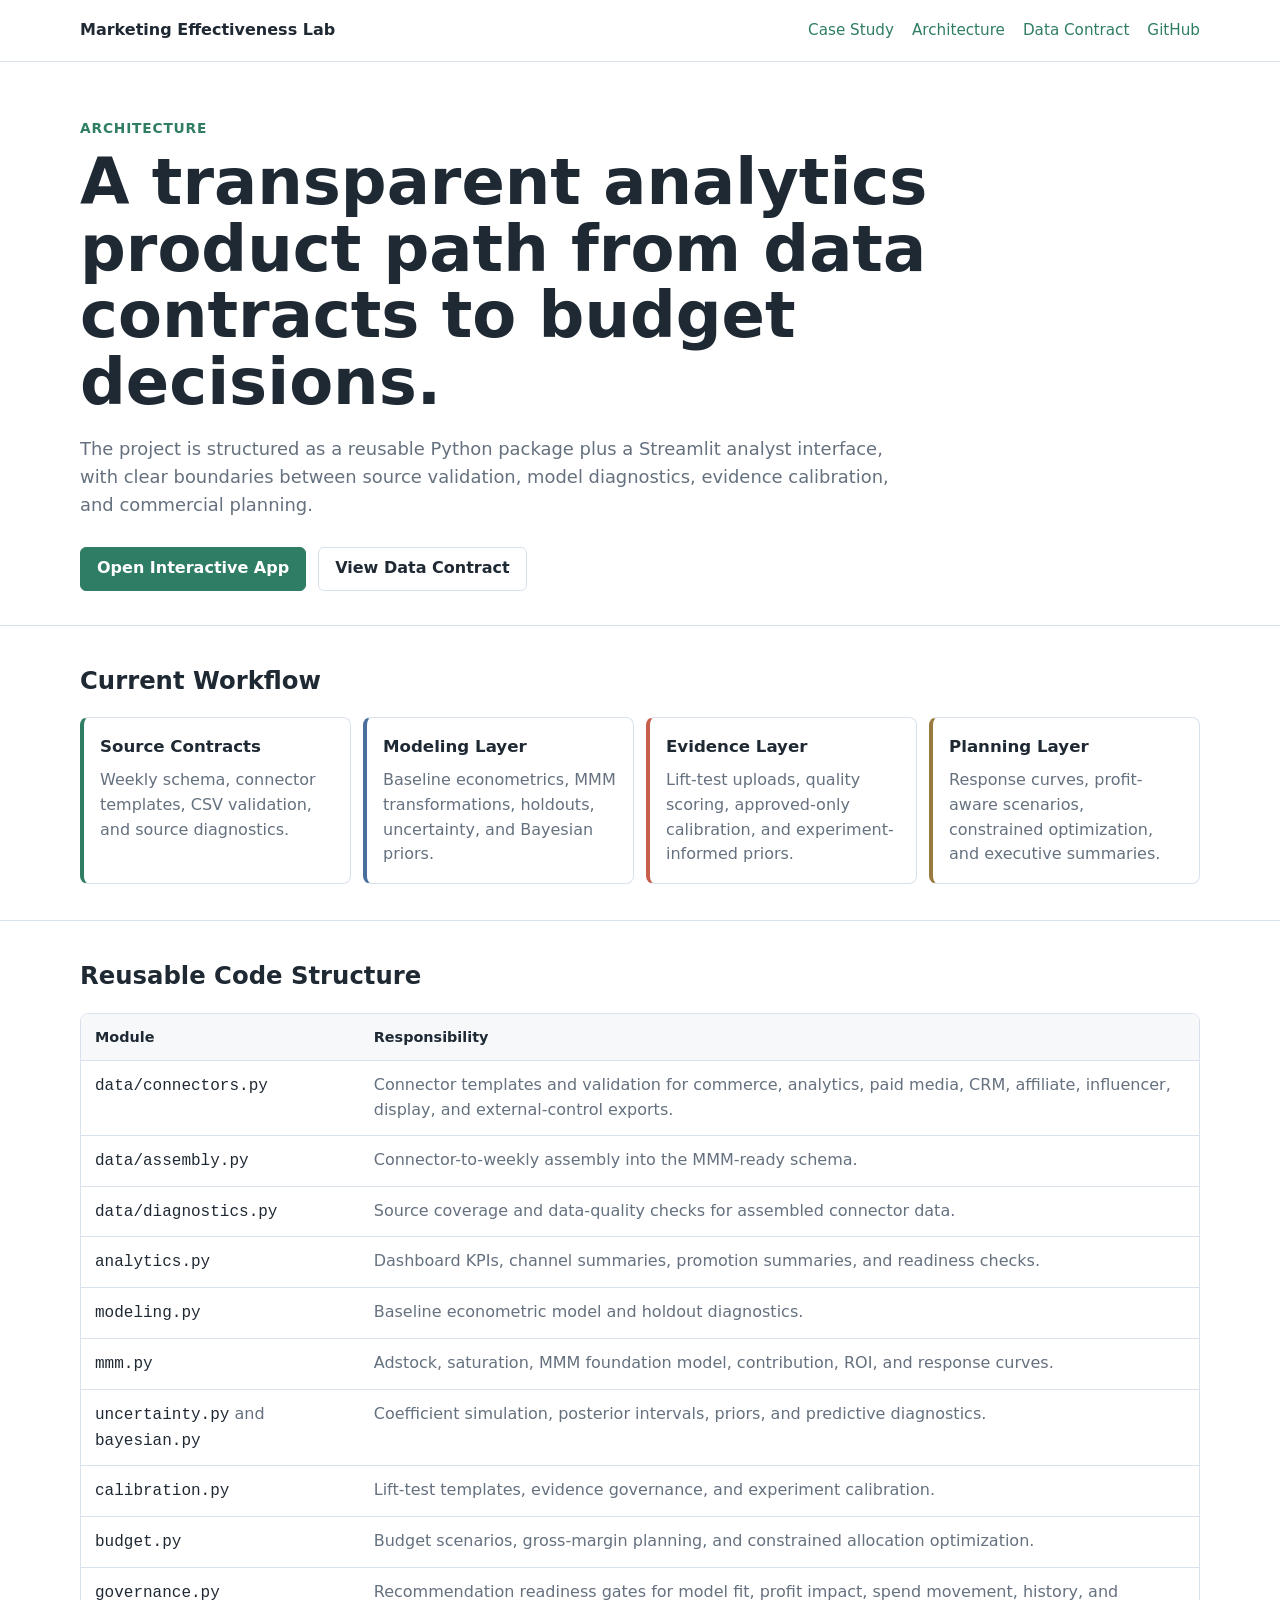
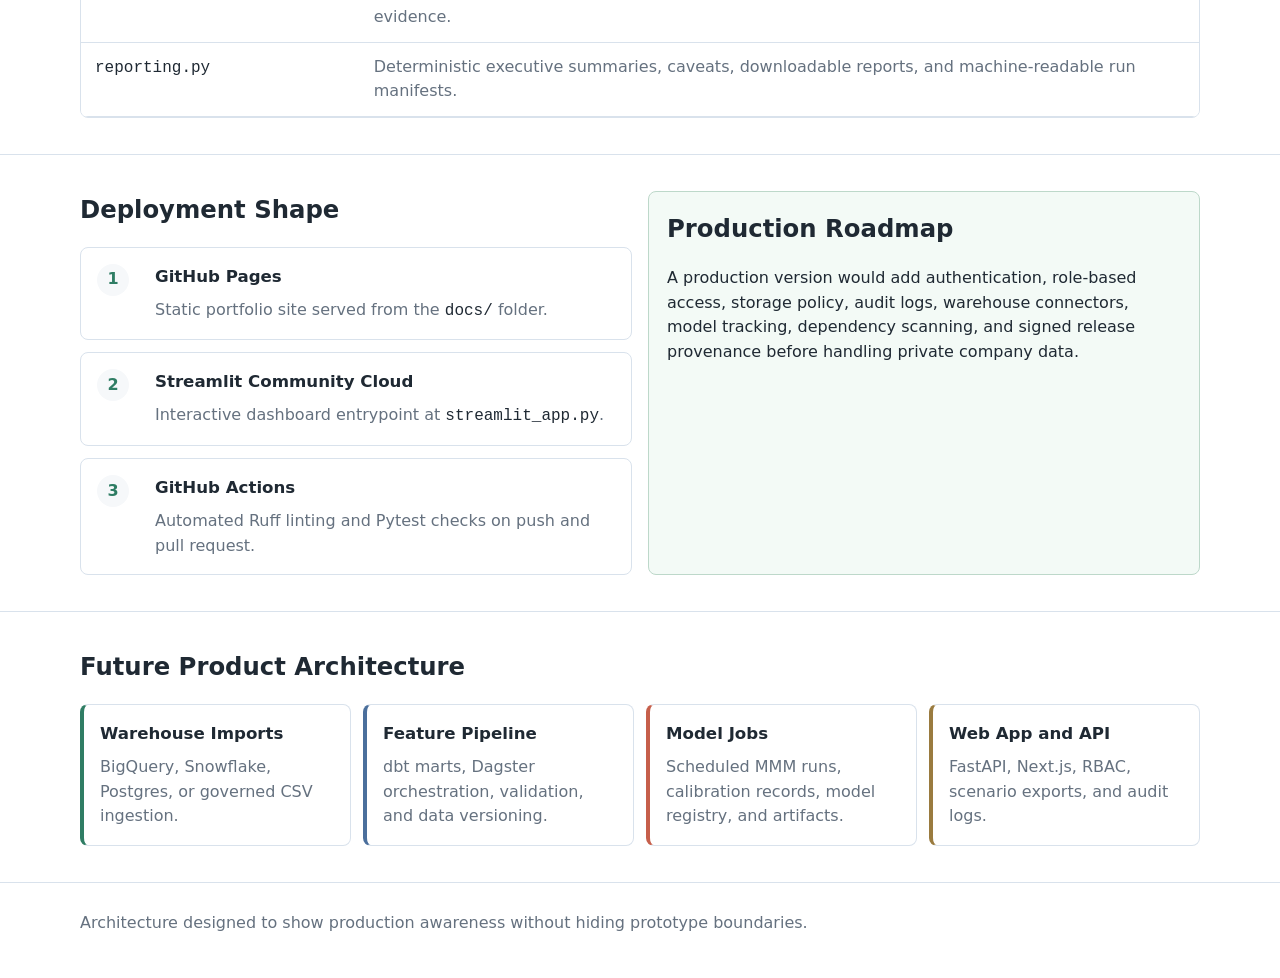
==== docs/architecture.html @ 62ced6fc "Add model run manifest export" ====
<!doctype html>
<html lang="en">
  <head>
    <meta charset="utf-8" />
    <meta name="viewport" content="width=device-width, initial-scale=1" />
    <title>Architecture | Marketing Effectiveness Lab</title>
    <meta
      name="description"
      content="Architecture overview for the Marketing Effectiveness Lab portfolio project."
    />
    <link rel="stylesheet" href="assets/site-pages.css" />
  </head>
  <body>
    <header>
      <nav class="shell" aria-label="Main navigation">
        <a class="brand" href="index.html">Marketing Effectiveness Lab</a>
        <div class="nav-links">
          <a href="case-study.html">Case Study</a>
          <a href="architecture.html">Architecture</a>
          <a href="data-contract.html">Data Contract</a>
          <a href="https://github.com/rosscyking1115/marketing-effectiveness-lab">GitHub</a>
        </div>
      </nav>
    </header>

    <main>
      <div class="shell page-hero">
        <div class="eyebrow">Architecture</div>
        <h1>A transparent analytics product path from data contracts to budget decisions.</h1>
        <p class="lead">
          The project is structured as a reusable Python package plus a Streamlit analyst interface,
          with clear boundaries between source validation, model diagnostics, evidence calibration,
          and commercial planning.
        </p>
        <div class="actions">
          <a class="button primary" href="https://marketing-effectiveness-lab.streamlit.app/">
            Open Interactive App
          </a>
          <a class="button" href="data-contract.html">View Data Contract</a>
        </div>
      </div>

      <section>
        <div class="shell">
          <h2>Current Workflow</h2>
          <div class="flow">
            <div class="flow-card">
              <h3>Source Contracts</h3>
              <p class="muted">Weekly schema, connector templates, CSV validation, and source diagnostics.</p>
            </div>
            <div class="flow-card blue">
              <h3>Modeling Layer</h3>
              <p class="muted">Baseline econometrics, MMM transformations, holdouts, uncertainty, and Bayesian priors.</p>
            </div>
            <div class="flow-card coral">
              <h3>Evidence Layer</h3>
              <p class="muted">Lift-test uploads, quality scoring, approved-only calibration, and experiment-informed priors.</p>
            </div>
            <div class="flow-card gold">
              <h3>Planning Layer</h3>
              <p class="muted">Response curves, profit-aware scenarios, constrained optimization, and executive summaries.</p>
            </div>
          </div>
        </div>
      </section>

      <section>
        <div class="shell">
          <h2>Reusable Code Structure</h2>
          <div class="table-wrap">
            <table>
              <thead>
                <tr>
                  <th>Module</th>
                  <th>Responsibility</th>
                </tr>
              </thead>
              <tbody>
                <tr>
                  <td><code>data/connectors.py</code></td>
                  <td>Connector templates and validation for commerce, analytics, paid media, CRM, affiliate, influencer, display, and external-control exports.</td>
                </tr>
                <tr>
                  <td><code>data/assembly.py</code></td>
                  <td>Connector-to-weekly assembly into the MMM-ready schema.</td>
                </tr>
                <tr>
                  <td><code>data/diagnostics.py</code></td>
                  <td>Source coverage and data-quality checks for assembled connector data.</td>
                </tr>
                <tr>
                  <td><code>analytics.py</code></td>
                  <td>Dashboard KPIs, channel summaries, promotion summaries, and readiness checks.</td>
                </tr>
                <tr>
                  <td><code>modeling.py</code></td>
                  <td>Baseline econometric model and holdout diagnostics.</td>
                </tr>
                <tr>
                  <td><code>mmm.py</code></td>
                  <td>Adstock, saturation, MMM foundation model, contribution, ROI, and response curves.</td>
                </tr>
                <tr>
                  <td><code>uncertainty.py</code> and <code>bayesian.py</code></td>
                  <td>Coefficient simulation, posterior intervals, priors, and predictive diagnostics.</td>
                </tr>
                <tr>
                  <td><code>calibration.py</code></td>
                  <td>Lift-test templates, evidence governance, and experiment calibration.</td>
                </tr>
                <tr>
                  <td><code>budget.py</code></td>
                  <td>Budget scenarios, gross-margin planning, and constrained allocation optimization.</td>
                </tr>
                <tr>
                  <td><code>governance.py</code></td>
                  <td>Recommendation readiness gates for model fit, profit impact, spend movement, history, and evidence.</td>
                </tr>
                <tr>
                  <td><code>reporting.py</code></td>
                  <td>Deterministic executive summaries, caveats, downloadable reports, and machine-readable run manifests.</td>
                </tr>
              </tbody>
            </table>
          </div>
        </div>
      </section>

      <section>
        <div class="shell grid two">
          <div>
            <h2>Deployment Shape</h2>
            <div class="timeline">
              <div class="step">
                <div>
                  <h3>GitHub Pages</h3>
                  <p class="muted">Static portfolio site served from the <code>docs/</code> folder.</p>
                </div>
              </div>
              <div class="step">
                <div>
                  <h3>Streamlit Community Cloud</h3>
                  <p class="muted">Interactive dashboard entrypoint at <code>streamlit_app.py</code>.</p>
                </div>
              </div>
              <div class="step">
                <div>
                  <h3>GitHub Actions</h3>
                  <p class="muted">Automated Ruff linting and Pytest checks on push and pull request.</p>
                </div>
              </div>
            </div>
          </div>
          <div class="callout">
            <h2>Production Roadmap</h2>
            <p>
              A production version would add authentication, role-based access, storage policy,
              audit logs, warehouse connectors, model tracking, dependency scanning, and signed
              release provenance before handling private company data.
            </p>
          </div>
        </div>
      </section>

      <section>
        <div class="shell">
          <h2>Future Product Architecture</h2>
          <div class="flow">
            <div class="flow-card">
              <h3>Warehouse Imports</h3>
              <p class="muted">BigQuery, Snowflake, Postgres, or governed CSV ingestion.</p>
            </div>
            <div class="flow-card blue">
              <h3>Feature Pipeline</h3>
              <p class="muted">dbt marts, Dagster orchestration, validation, and data versioning.</p>
            </div>
            <div class="flow-card coral">
              <h3>Model Jobs</h3>
              <p class="muted">Scheduled MMM runs, calibration records, model registry, and artifacts.</p>
            </div>
            <div class="flow-card gold">
              <h3>Web App and API</h3>
              <p class="muted">FastAPI, Next.js, RBAC, scenario exports, and audit logs.</p>
            </div>
          </div>
        </div>
      </section>
    </main>

    <footer>
      <div class="shell">Architecture designed to show production awareness without hiding prototype boundaries.</div>
    </footer>
  </body>
</html>
---- docs/assets/site-pages.css ----
:root {
  --ink: #1f2933;
  --muted: #65717f;
  --line: #d9e2ec;
  --bg: #f6f8fa;
  --green: #2f7d64;
  --blue: #4b6f9c;
  --coral: #c65f4b;
  --gold: #9a7b3f;
  --white: #ffffff;
}

* {
  box-sizing: border-box;
}

body {
  margin: 0;
  background: var(--white);
  color: var(--ink);
  font-family:
    Inter, ui-sans-serif, system-ui, -apple-system, BlinkMacSystemFont, "Segoe UI", sans-serif;
  line-height: 1.55;
}

a {
  color: var(--green);
  text-decoration: none;
}

a:hover {
  text-decoration: underline;
}

.shell {
  width: min(1120px, calc(100% - 40px));
  margin: 0 auto;
}

header {
  border-bottom: 1px solid var(--line);
}

nav {
  display: flex;
  align-items: center;
  justify-content: space-between;
  gap: 16px;
  padding: 18px 0;
}

.brand {
  color: var(--ink);
  font-weight: 760;
}

.nav-links {
  display: flex;
  gap: 18px;
  flex-wrap: wrap;
  font-size: 0.95rem;
}

.page-hero {
  padding: 56px 0 34px;
}

.eyebrow {
  color: var(--green);
  font-size: 0.86rem;
  font-weight: 760;
  letter-spacing: 0.06em;
  text-transform: uppercase;
}

h1 {
  max-width: 900px;
  margin: 10px 0 0;
  font-size: clamp(2.2rem, 5vw, 4.2rem);
  line-height: 1.04;
  letter-spacing: 0;
}

.lead {
  max-width: 820px;
  margin: 20px 0 0;
  color: var(--muted);
  font-size: 1.12rem;
}

.actions {
  display: flex;
  flex-wrap: wrap;
  gap: 12px;
  margin-top: 28px;
}

.button {
  display: inline-flex;
  align-items: center;
  justify-content: center;
  min-height: 44px;
  padding: 0 16px;
  border: 1px solid var(--line);
  border-radius: 6px;
  color: var(--ink);
  font-weight: 700;
}

.button.primary {
  background: var(--green);
  border-color: var(--green);
  color: var(--white);
}

section {
  padding: 36px 0;
  border-top: 1px solid var(--line);
}

h2 {
  margin: 0 0 18px;
  font-size: 1.52rem;
  letter-spacing: 0;
}

h3 {
  margin: 0 0 8px;
  font-size: 1.04rem;
}

p {
  margin: 0;
}

.muted {
  color: var(--muted);
}

.grid {
  display: grid;
  grid-template-columns: repeat(3, 1fr);
  gap: 16px;
}

.grid.two {
  grid-template-columns: repeat(2, 1fr);
}

.card {
  border: 1px solid var(--line);
  border-radius: 8px;
  padding: 18px;
  background: var(--white);
}

.card p {
  color: var(--muted);
}

.metric {
  min-height: 108px;
}

.metric small {
  display: block;
  color: var(--muted);
  font-size: 0.9rem;
}

.metric strong {
  display: block;
  margin-top: 10px;
  font-size: 1.45rem;
}

.timeline {
  display: grid;
  gap: 12px;
  counter-reset: step;
}

.step {
  display: grid;
  grid-template-columns: 44px minmax(0, 1fr);
  gap: 14px;
  align-items: start;
  border: 1px solid var(--line);
  border-radius: 8px;
  padding: 16px;
}

.step::before {
  counter-increment: step;
  content: counter(step);
  display: grid;
  width: 32px;
  height: 32px;
  place-items: center;
  border-radius: 999px;
  background: var(--bg);
  color: var(--green);
  font-weight: 800;
}

.flow {
  display: grid;
  grid-template-columns: repeat(4, 1fr);
  gap: 12px;
}

.flow-card {
  border: 1px solid var(--line);
  border-left: 4px solid var(--green);
  border-radius: 8px;
  padding: 16px;
  background: var(--white);
}

.flow-card.blue {
  border-left-color: var(--blue);
}

.flow-card.coral {
  border-left-color: var(--coral);
}

.flow-card.gold {
  border-left-color: var(--gold);
}

.table-wrap {
  overflow-x: auto;
  border: 1px solid var(--line);
  border-radius: 8px;
}

table {
  width: 100%;
  min-width: 760px;
  border-collapse: collapse;
  background: var(--white);
}

th,
td {
  padding: 12px 14px;
  border-bottom: 1px solid var(--line);
  text-align: left;
  vertical-align: top;
}

th {
  background: var(--bg);
  color: var(--ink);
  font-size: 0.9rem;
}

td {
  color: var(--muted);
}

code {
  color: var(--ink);
  font-family: ui-monospace, SFMono-Regular, Consolas, "Liberation Mono", monospace;
}

.pill-row {
  display: flex;
  flex-wrap: wrap;
  gap: 8px;
}

.pill {
  border: 1px solid var(--line);
  border-radius: 999px;
  padding: 7px 10px;
  color: var(--muted);
  font-size: 0.92rem;
}

.callout {
  border: 1px solid #bdd8ca;
  border-radius: 8px;
  padding: 18px;
  background: #f3faf6;
}

footer {
  padding: 28px 0 42px;
  border-top: 1px solid var(--line);
  color: var(--muted);
}

@media (max-width: 900px) {
  .grid,
  .grid.two,
  .flow {
    grid-template-columns: 1fr;
  }

  nav {
    align-items: flex-start;
    flex-direction: column;
  }
}
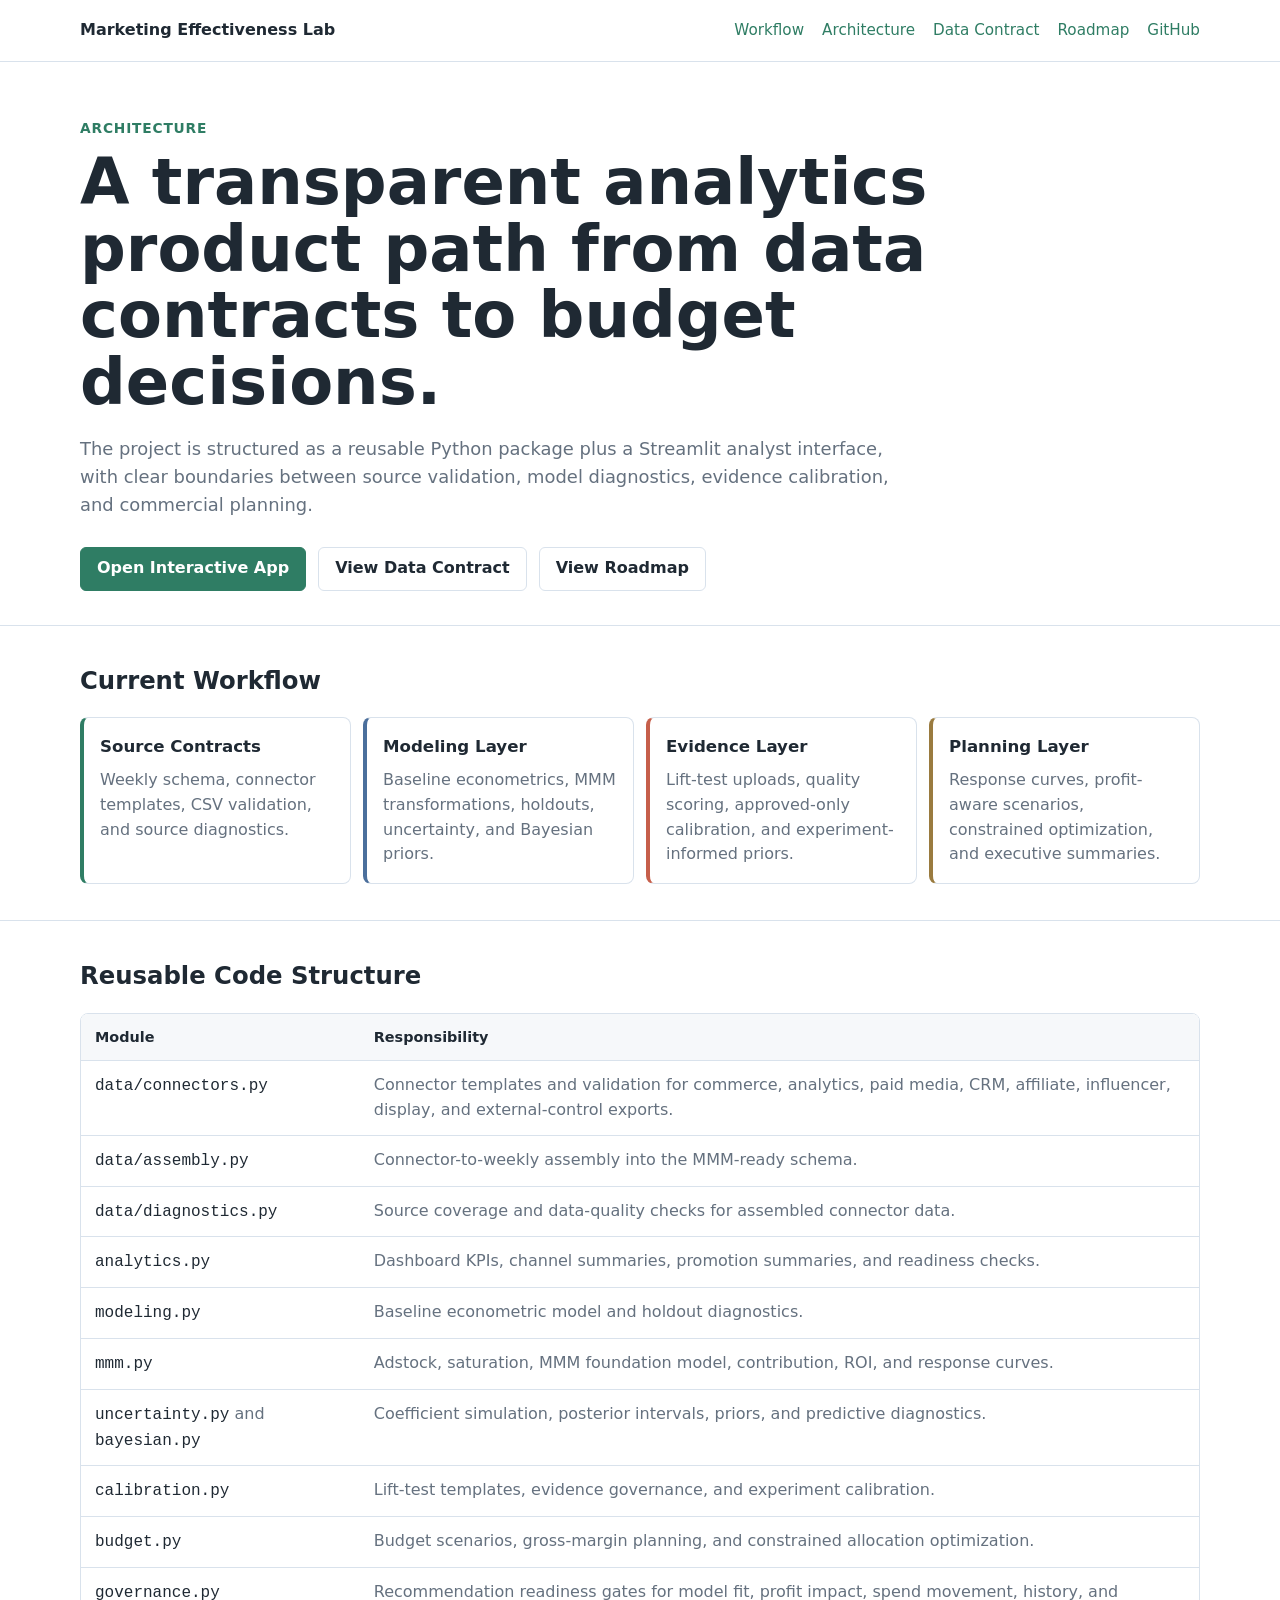
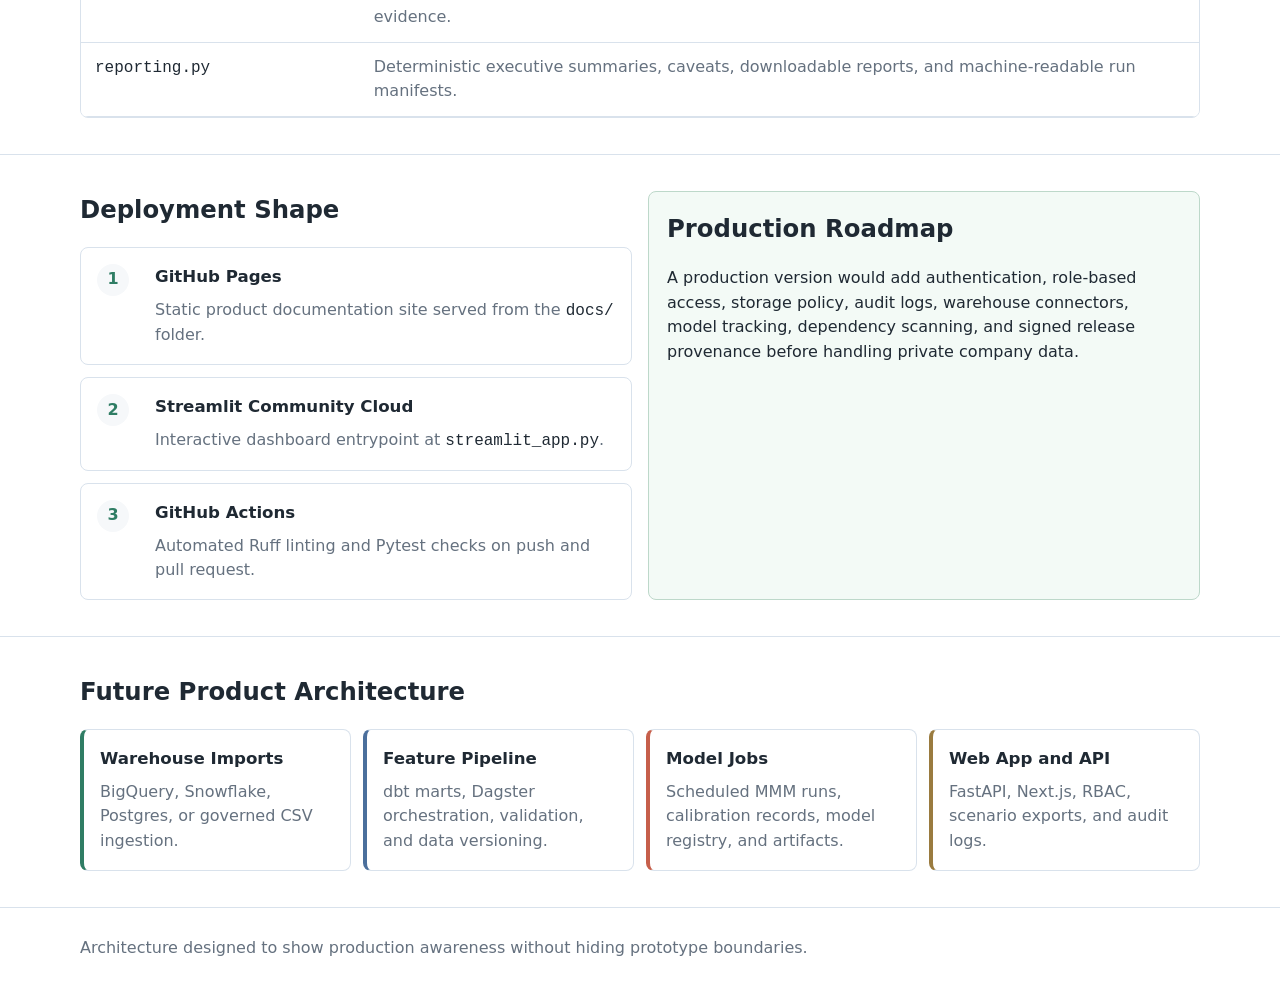
==== commit dfebf252: "Reframe lab as product workbench" ====
--- a/docs/architecture.html
+++ b/docs/architecture.html
@@ -6,7 +6,7 @@
     <title>Architecture | Marketing Effectiveness Lab</title>
     <meta
       name="description"
-      content="Architecture overview for the Marketing Effectiveness Lab portfolio project."
+      content="Architecture overview for the Marketing Effectiveness Lab product prototype."
     />
     <link rel="stylesheet" href="assets/site-pages.css" />
   </head>
@@ -15,9 +15,10 @@
       <nav class="shell" aria-label="Main navigation">
         <a class="brand" href="index.html">Marketing Effectiveness Lab</a>
         <div class="nav-links">
-          <a href="case-study.html">Case Study</a>
+          <a href="case-study.html">Workflow</a>
           <a href="architecture.html">Architecture</a>
           <a href="data-contract.html">Data Contract</a>
+          <a href="product-roadmap.html">Roadmap</a>
           <a href="https://github.com/rosscyking1115/marketing-effectiveness-lab">GitHub</a>
         </div>
       </nav>
@@ -37,6 +38,7 @@
             Open Interactive App
           </a>
           <a class="button" href="data-contract.html">View Data Contract</a>
+          <a class="button" href="product-roadmap.html">View Roadmap</a>
         </div>
       </div>
 
@@ -134,7 +136,7 @@
               <div class="step">
                 <div>
                   <h3>GitHub Pages</h3>
-                  <p class="muted">Static portfolio site served from the <code>docs/</code> folder.</p>
+                  <p class="muted">Static product documentation site served from the <code>docs/</code> folder.</p>
                 </div>
               </div>
               <div class="step">
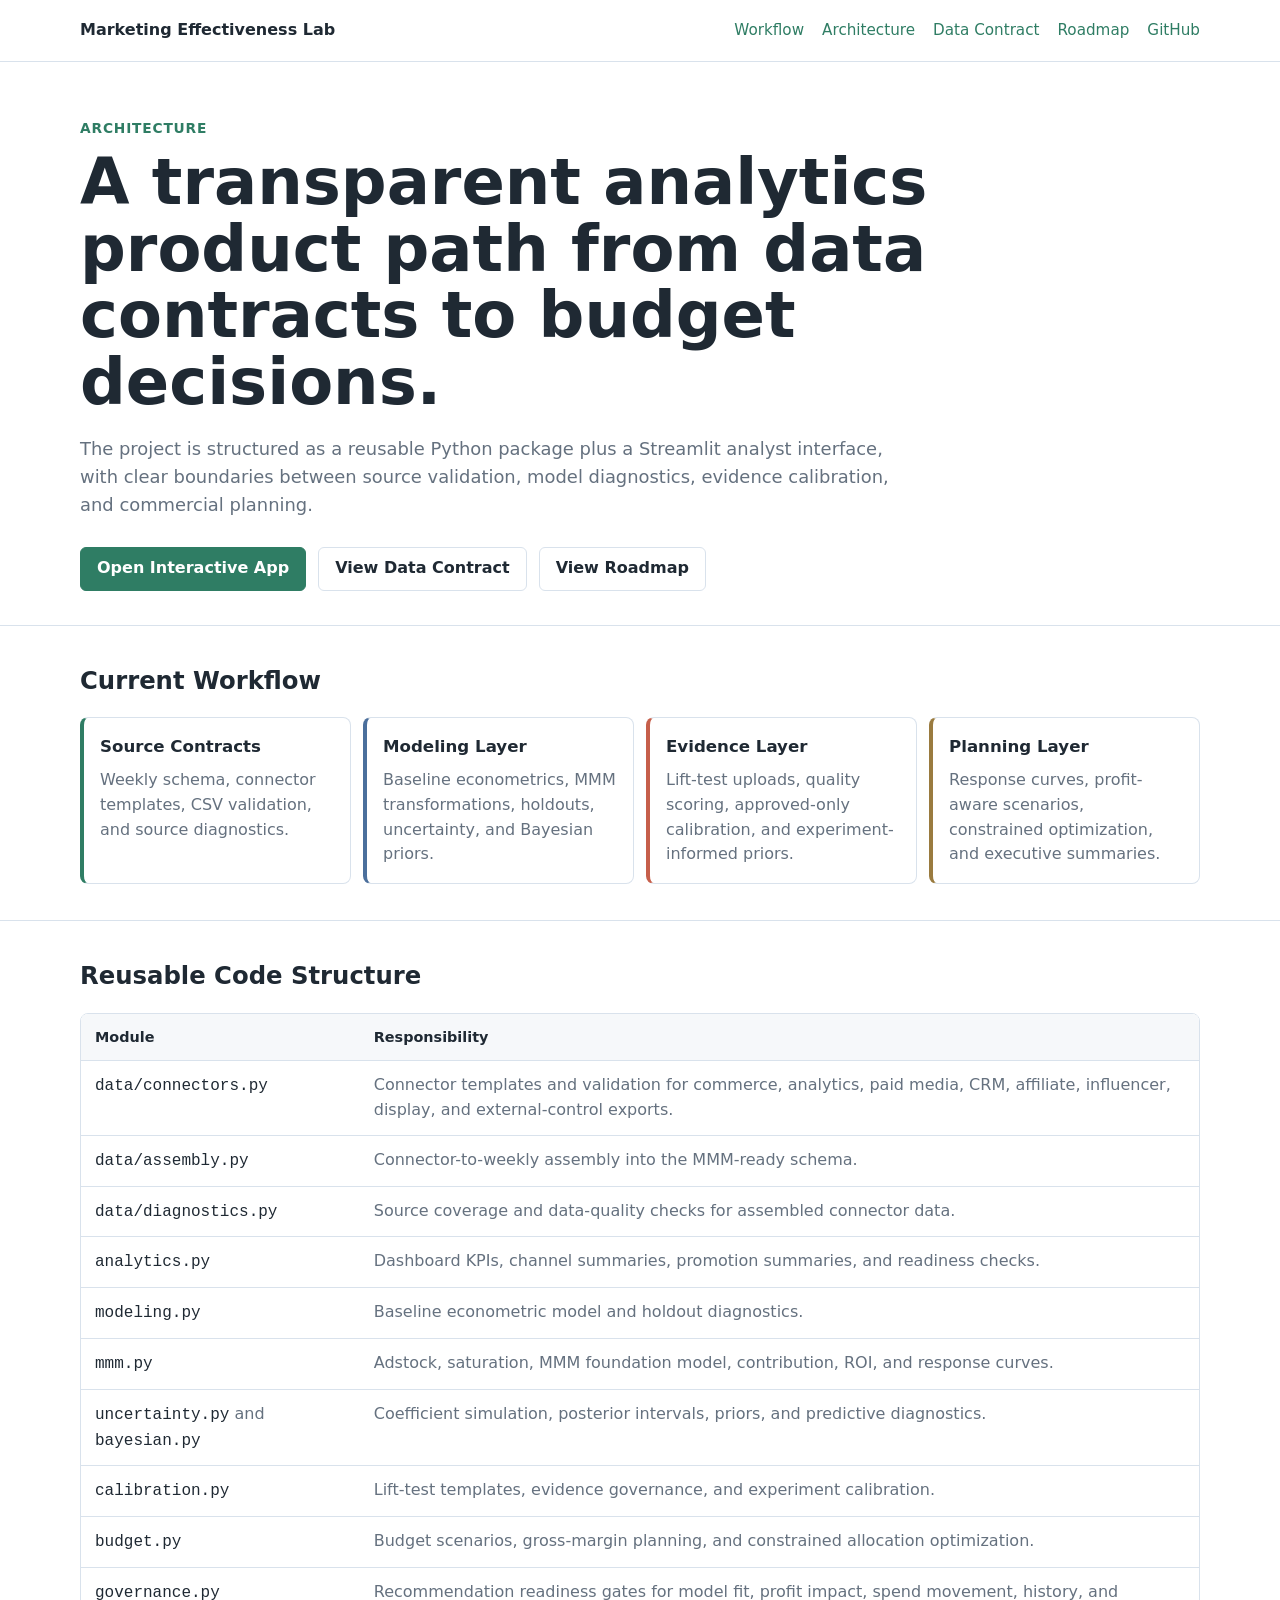
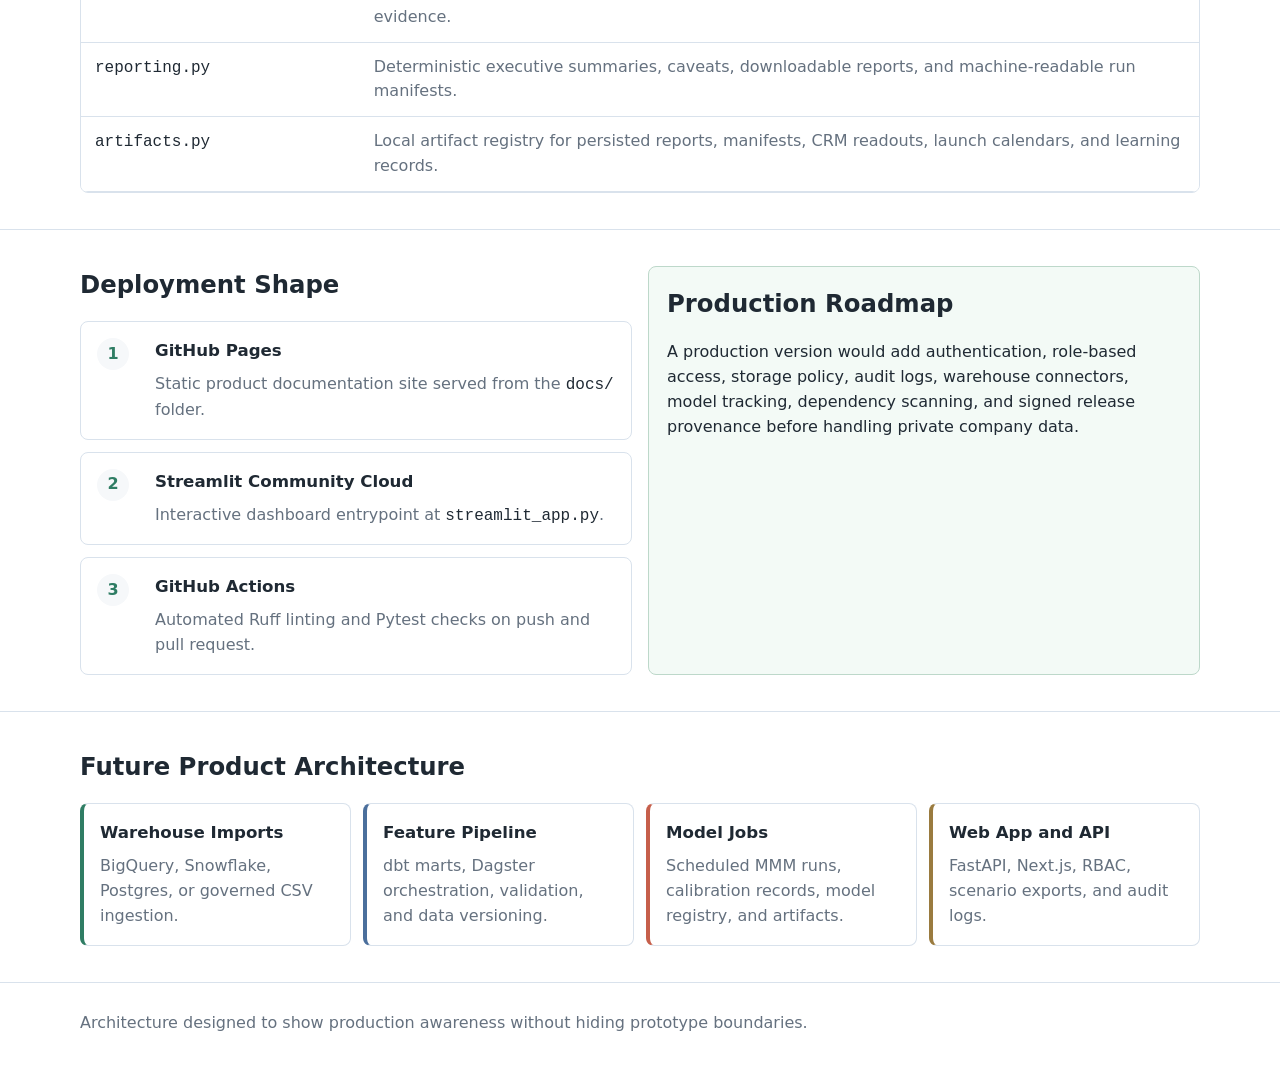
==== commit cfe93b34: "Add local artifact registry" ====
--- a/docs/architecture.html
+++ b/docs/architecture.html
@@ -122,6 +122,10 @@
                   <td><code>reporting.py</code></td>
                   <td>Deterministic executive summaries, caveats, downloadable reports, and machine-readable run manifests.</td>
                 </tr>
+                <tr>
+                  <td><code>artifacts.py</code></td>
+                  <td>Local artifact registry for persisted reports, manifests, CRM readouts, launch calendars, and learning records.</td>
+                </tr>
               </tbody>
             </table>
           </div>
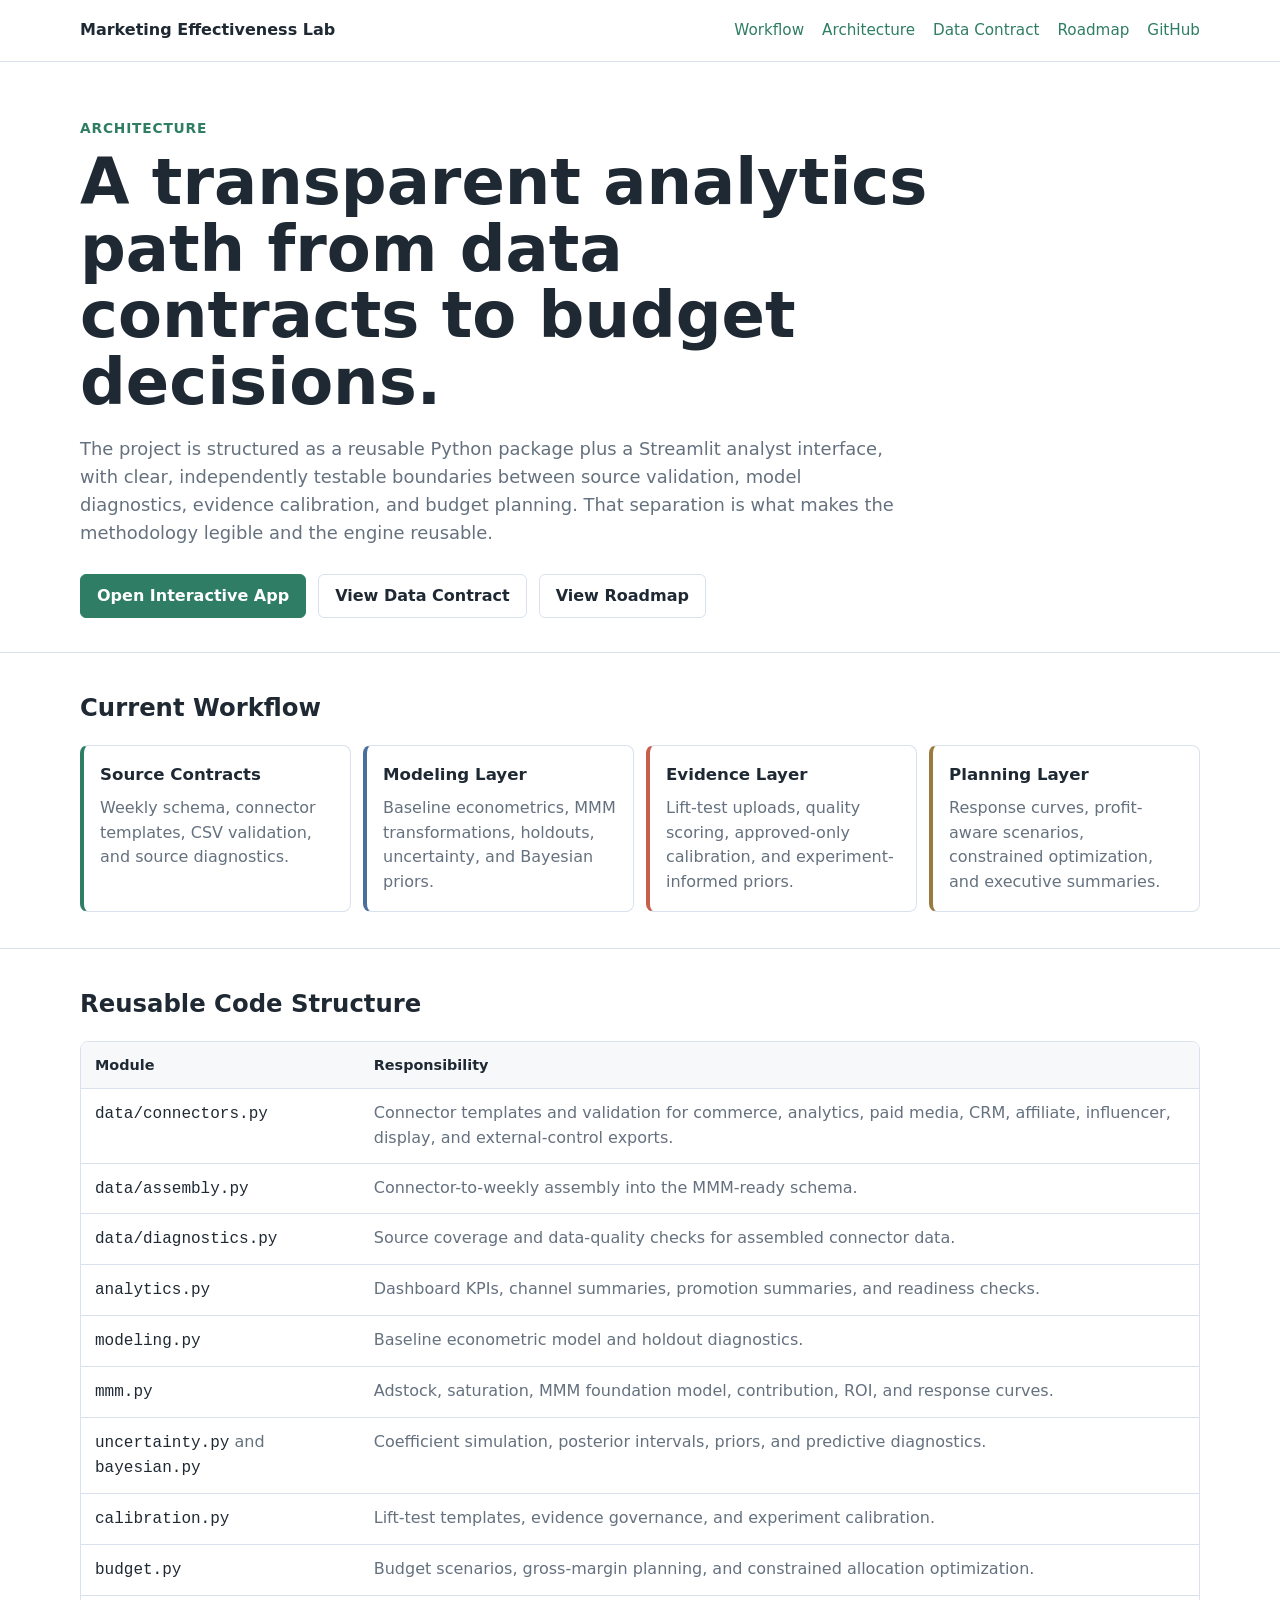
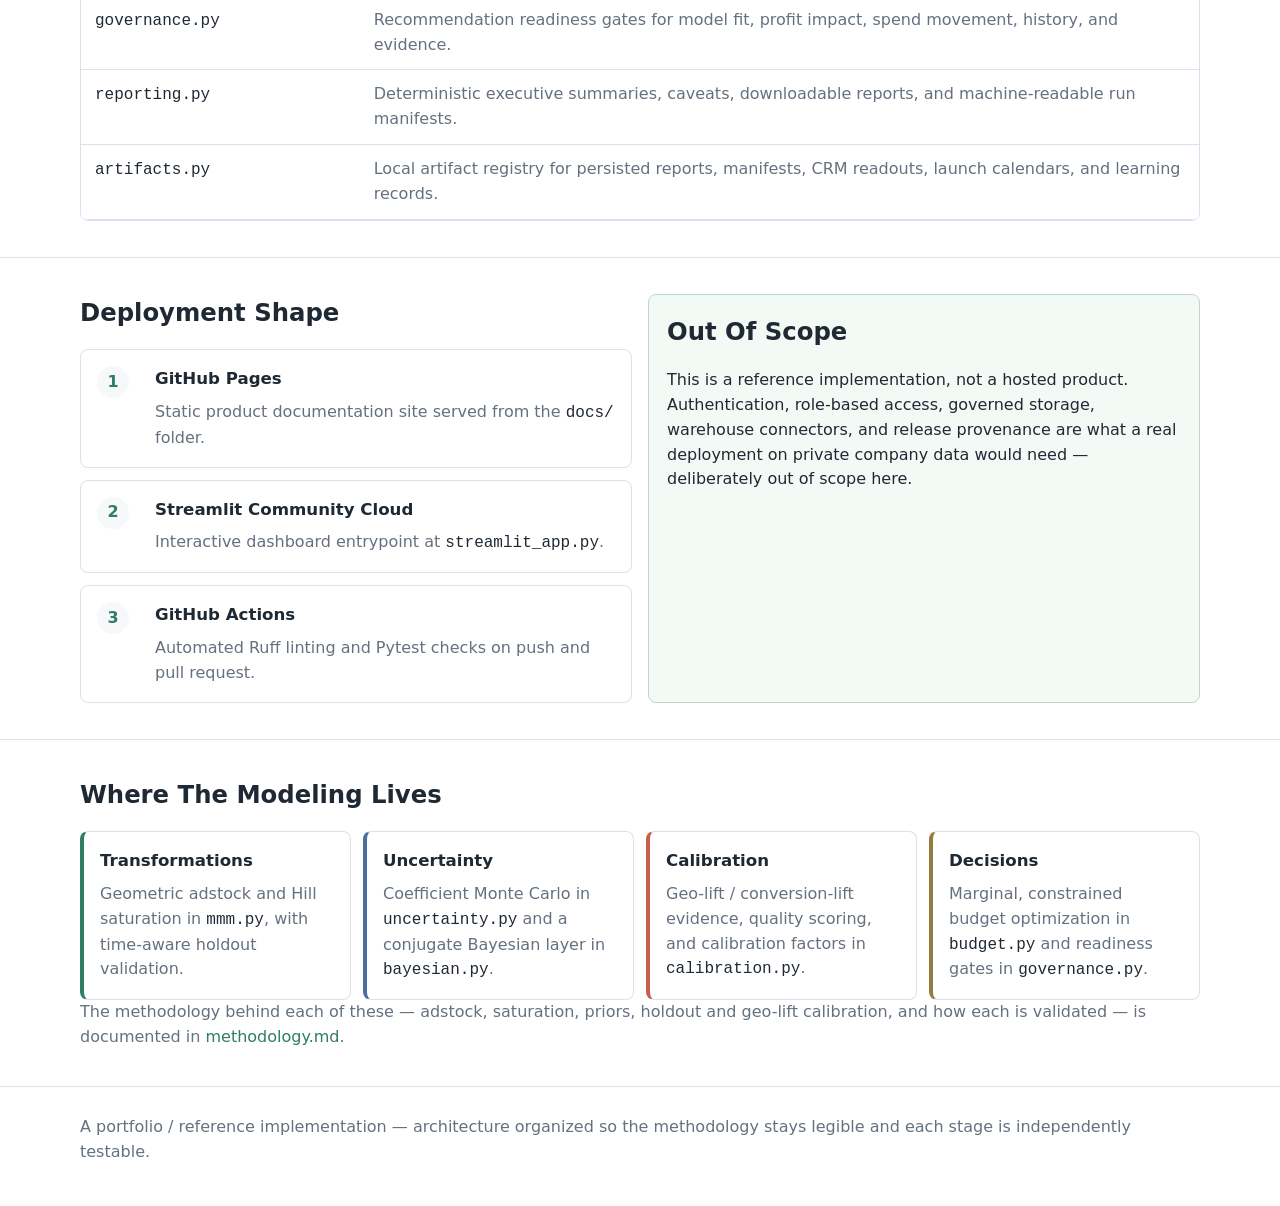
==== commit bd659968: "Reframe as a portfolio reference; drop the proprietary-app plan Kill the planned proprietary/SaaS pr" ====
--- a/docs/architecture.html
+++ b/docs/architecture.html
@@ -6,7 +6,28 @@
     <title>Architecture | Marketing Effectiveness Lab</title>
     <meta
       name="description"
-      content="Architecture overview for the Marketing Effectiveness Lab product prototype."
+      content="Architecture overview for Marketing Effectiveness Lab, an open reference implementation for marketing measurement."
+    />
+    <link
+      rel="canonical"
+      href="https://rosscyking1115.github.io/marketing-effectiveness-lab/architecture.html"
+    />
+    <meta property="og:type" content="article" />
+    <meta property="og:site_name" content="Marketing Effectiveness Lab" />
+    <meta property="og:title" content="Architecture | Marketing Effectiveness Lab" />
+    <meta
+      property="og:description"
+      content="Architecture overview for Marketing Effectiveness Lab, an open reference implementation for marketing measurement."
+    />
+    <meta
+      property="og:url"
+      content="https://rosscyking1115.github.io/marketing-effectiveness-lab/architecture.html"
+    />
+    <meta name="twitter:card" content="summary" />
+    <meta name="twitter:title" content="Architecture | Marketing Effectiveness Lab" />
+    <meta
+      name="twitter:description"
+      content="Architecture overview for Marketing Effectiveness Lab, an open reference implementation for marketing measurement."
     />
     <link rel="stylesheet" href="assets/site-pages.css" />
   </head>
@@ -27,11 +48,12 @@
     <main>
       <div class="shell page-hero">
         <div class="eyebrow">Architecture</div>
-        <h1>A transparent analytics product path from data contracts to budget decisions.</h1>
+        <h1>A transparent analytics path from data contracts to budget decisions.</h1>
         <p class="lead">
           The project is structured as a reusable Python package plus a Streamlit analyst interface,
-          with clear boundaries between source validation, model diagnostics, evidence calibration,
-          and commercial planning.
+          with clear, independently testable boundaries between source validation, model diagnostics,
+          evidence calibration, and budget planning. That separation is what makes the methodology
+          legible and the engine reusable.
         </p>
         <div class="actions">
           <a class="button primary" href="https://marketing-effectiveness-lab.streamlit.app/">
@@ -158,11 +180,11 @@
             </div>
           </div>
           <div class="callout">
-            <h2>Production Roadmap</h2>
+            <h2>Out Of Scope</h2>
             <p>
-              A production version would add authentication, role-based access, storage policy,
-              audit logs, warehouse connectors, model tracking, dependency scanning, and signed
-              release provenance before handling private company data.
+              This is a reference implementation, not a hosted product. Authentication, role-based
+              access, governed storage, warehouse connectors, and release provenance are what a real
+              deployment on private company data would need — deliberately out of scope here.
             </p>
           </div>
         </div>
@@ -170,31 +192,36 @@
 
       <section>
         <div class="shell">
-          <h2>Future Product Architecture</h2>
+          <h2>Where The Modeling Lives</h2>
           <div class="flow">
             <div class="flow-card">
-              <h3>Warehouse Imports</h3>
-              <p class="muted">BigQuery, Snowflake, Postgres, or governed CSV ingestion.</p>
+              <h3>Transformations</h3>
+              <p class="muted">Geometric adstock and Hill saturation in <code>mmm.py</code>, with time-aware holdout validation.</p>
             </div>
             <div class="flow-card blue">
-              <h3>Feature Pipeline</h3>
-              <p class="muted">dbt marts, Dagster orchestration, validation, and data versioning.</p>
+              <h3>Uncertainty</h3>
+              <p class="muted">Coefficient Monte Carlo in <code>uncertainty.py</code> and a conjugate Bayesian layer in <code>bayesian.py</code>.</p>
             </div>
             <div class="flow-card coral">
-              <h3>Model Jobs</h3>
-              <p class="muted">Scheduled MMM runs, calibration records, model registry, and artifacts.</p>
+              <h3>Calibration</h3>
+              <p class="muted">Geo-lift / conversion-lift evidence, quality scoring, and calibration factors in <code>calibration.py</code>.</p>
             </div>
             <div class="flow-card gold">
-              <h3>Web App and API</h3>
-              <p class="muted">FastAPI, Next.js, RBAC, scenario exports, and audit logs.</p>
-            </div>
-          </div>
+              <h3>Decisions</h3>
+              <p class="muted">Marginal, constrained budget optimization in <code>budget.py</code> and readiness gates in <code>governance.py</code>.</p>
+            </div>
+          </div>
+          <p class="muted">
+            The methodology behind each of these — adstock, saturation, priors, holdout and
+            geo-lift calibration, and how each is validated — is documented in
+            <a href="https://github.com/rosscyking1115/marketing-effectiveness-lab/blob/main/docs/methodology.md">methodology.md</a>.
+          </p>
         </div>
       </section>
     </main>
 
     <footer>
-      <div class="shell">Architecture designed to show production awareness without hiding prototype boundaries.</div>
+      <div class="shell">A portfolio / reference implementation — architecture organized so the methodology stays legible and each stage is independently testable.</div>
     </footer>
   </body>
 </html>
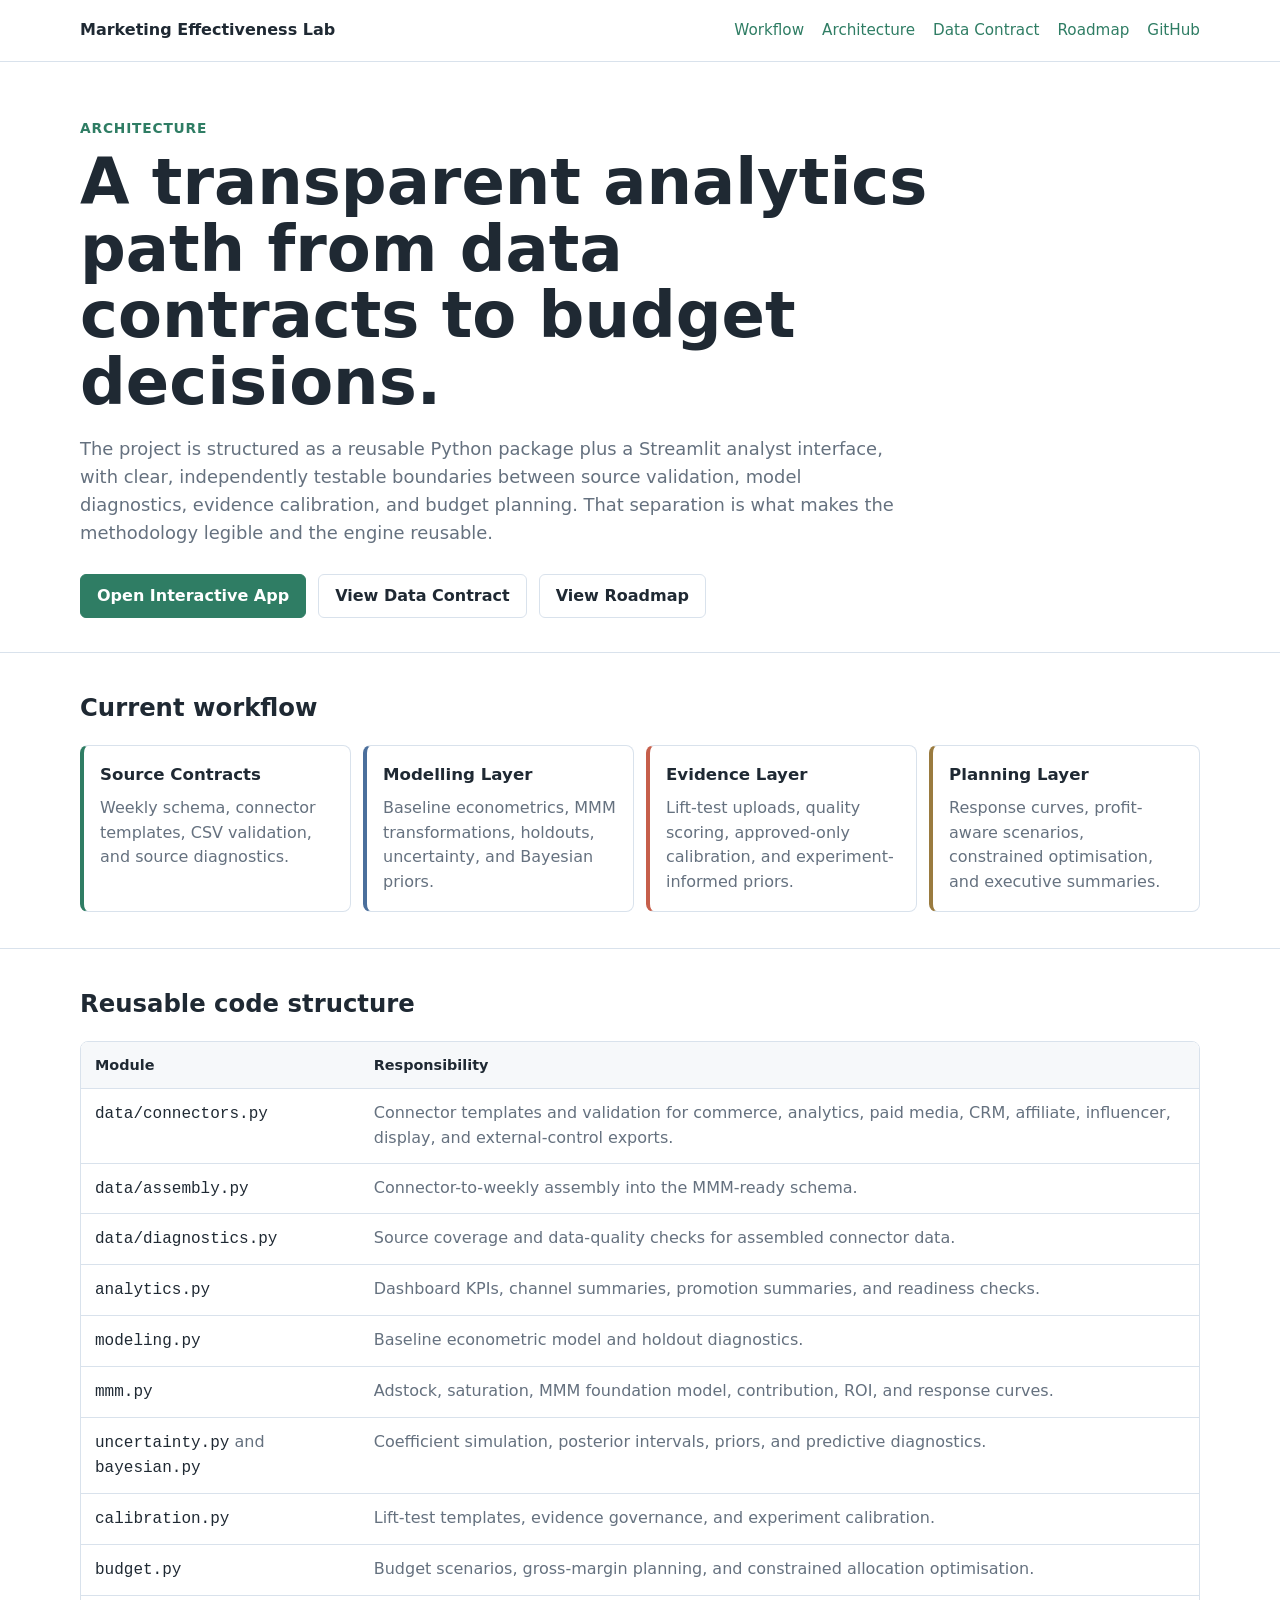
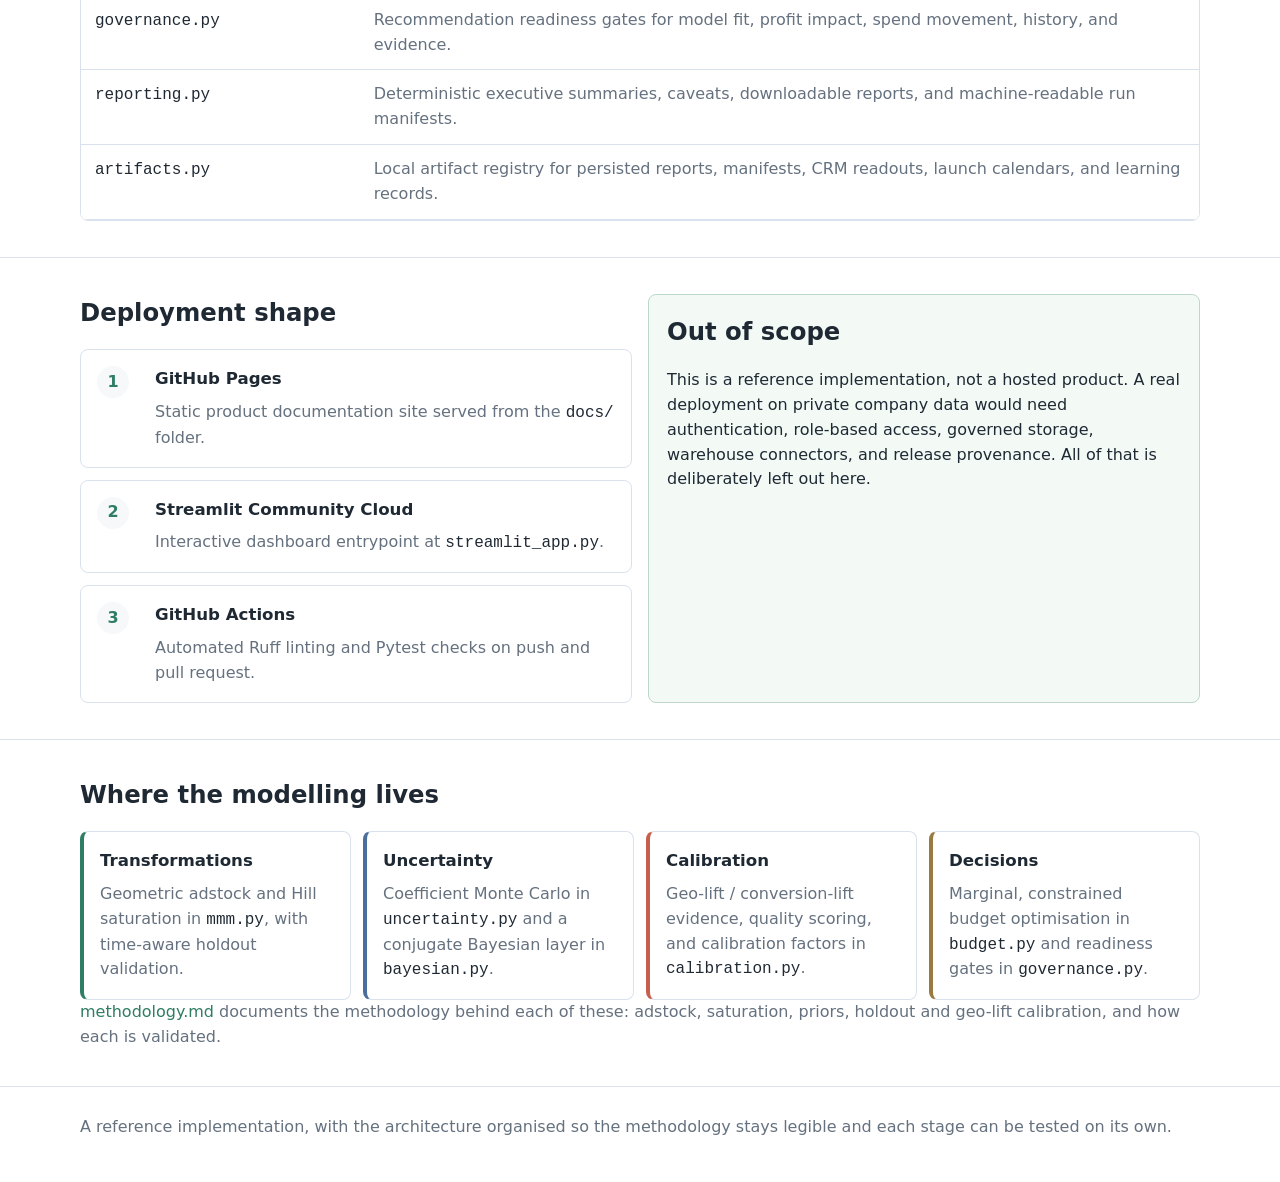
==== commit 61b32bec: "Rewrite prose in a plainer voice across docs, site, and app Apply the house writing rules to every r" ====
--- a/docs/architecture.html
+++ b/docs/architecture.html
@@ -66,14 +66,14 @@
 
       <section>
         <div class="shell">
-          <h2>Current Workflow</h2>
+          <h2>Current workflow</h2>
           <div class="flow">
             <div class="flow-card">
               <h3>Source Contracts</h3>
               <p class="muted">Weekly schema, connector templates, CSV validation, and source diagnostics.</p>
             </div>
             <div class="flow-card blue">
-              <h3>Modeling Layer</h3>
+              <h3>Modelling Layer</h3>
               <p class="muted">Baseline econometrics, MMM transformations, holdouts, uncertainty, and Bayesian priors.</p>
             </div>
             <div class="flow-card coral">
@@ -82,7 +82,7 @@
             </div>
             <div class="flow-card gold">
               <h3>Planning Layer</h3>
-              <p class="muted">Response curves, profit-aware scenarios, constrained optimization, and executive summaries.</p>
+              <p class="muted">Response curves, profit-aware scenarios, constrained optimisation, and executive summaries.</p>
             </div>
           </div>
         </div>
@@ -90,7 +90,7 @@
 
       <section>
         <div class="shell">
-          <h2>Reusable Code Structure</h2>
+          <h2>Reusable code structure</h2>
           <div class="table-wrap">
             <table>
               <thead>
@@ -134,7 +134,7 @@
                 </tr>
                 <tr>
                   <td><code>budget.py</code></td>
-                  <td>Budget scenarios, gross-margin planning, and constrained allocation optimization.</td>
+                  <td>Budget scenarios, gross-margin planning, and constrained allocation optimisation.</td>
                 </tr>
                 <tr>
                   <td><code>governance.py</code></td>
@@ -157,7 +157,7 @@
       <section>
         <div class="shell grid two">
           <div>
-            <h2>Deployment Shape</h2>
+            <h2>Deployment shape</h2>
             <div class="timeline">
               <div class="step">
                 <div>
@@ -180,11 +180,12 @@
             </div>
           </div>
           <div class="callout">
-            <h2>Out Of Scope</h2>
+            <h2>Out of scope</h2>
             <p>
-              This is a reference implementation, not a hosted product. Authentication, role-based
-              access, governed storage, warehouse connectors, and release provenance are what a real
-              deployment on private company data would need — deliberately out of scope here.
+              This is a reference implementation, not a hosted product. A real deployment on
+              private company data would need authentication, role-based access, governed storage,
+              warehouse connectors, and release provenance. All of that is deliberately left out
+              here.
             </p>
           </div>
         </div>
@@ -192,7 +193,7 @@
 
       <section>
         <div class="shell">
-          <h2>Where The Modeling Lives</h2>
+          <h2>Where the modelling lives</h2>
           <div class="flow">
             <div class="flow-card">
               <h3>Transformations</h3>
@@ -208,20 +209,20 @@
             </div>
             <div class="flow-card gold">
               <h3>Decisions</h3>
-              <p class="muted">Marginal, constrained budget optimization in <code>budget.py</code> and readiness gates in <code>governance.py</code>.</p>
+              <p class="muted">Marginal, constrained budget optimisation in <code>budget.py</code> and readiness gates in <code>governance.py</code>.</p>
             </div>
           </div>
           <p class="muted">
-            The methodology behind each of these — adstock, saturation, priors, holdout and
-            geo-lift calibration, and how each is validated — is documented in
-            <a href="https://github.com/rosscyking1115/marketing-effectiveness-lab/blob/main/docs/methodology.md">methodology.md</a>.
+            <a href="https://github.com/rosscyking1115/marketing-effectiveness-lab/blob/main/docs/methodology.md">methodology.md</a>
+            documents the methodology behind each of these: adstock, saturation, priors, holdout
+            and geo-lift calibration, and how each is validated.
           </p>
         </div>
       </section>
     </main>
 
     <footer>
-      <div class="shell">A portfolio / reference implementation — architecture organized so the methodology stays legible and each stage is independently testable.</div>
+      <div class="shell">A reference implementation, with the architecture organised so the methodology stays legible and each stage can be tested on its own.</div>
     </footer>
   </body>
 </html>
--- a/docs/assets/site-pages.css
+++ b/docs/assets/site-pages.css
@@ -32,6 +32,13 @@
   text-decoration: underline;
 }
 
+a:focus-visible,
+.button:focus-visible {
+  outline: 2px solid var(--green);
+  outline-offset: 2px;
+  border-radius: 4px;
+}
+
 .shell {
   width: min(1120px, calc(100% - 40px));
   margin: 0 auto;
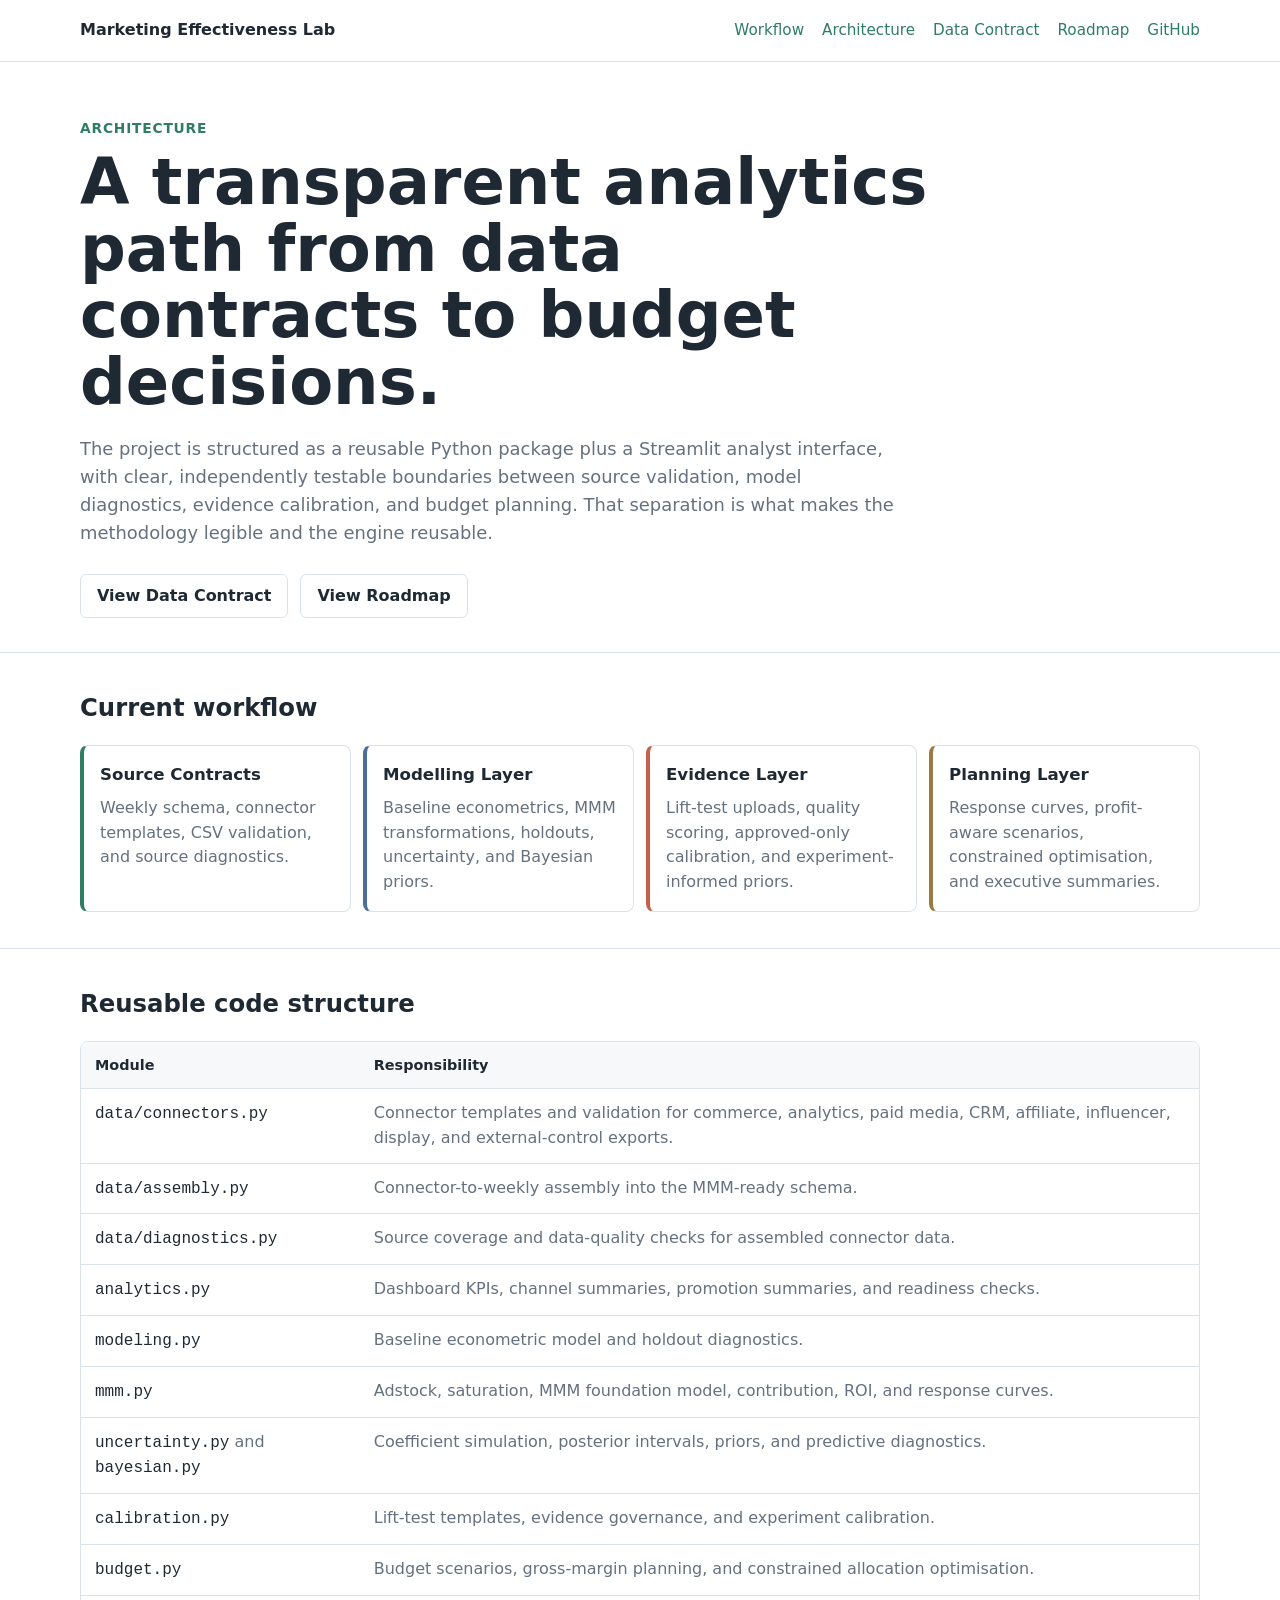
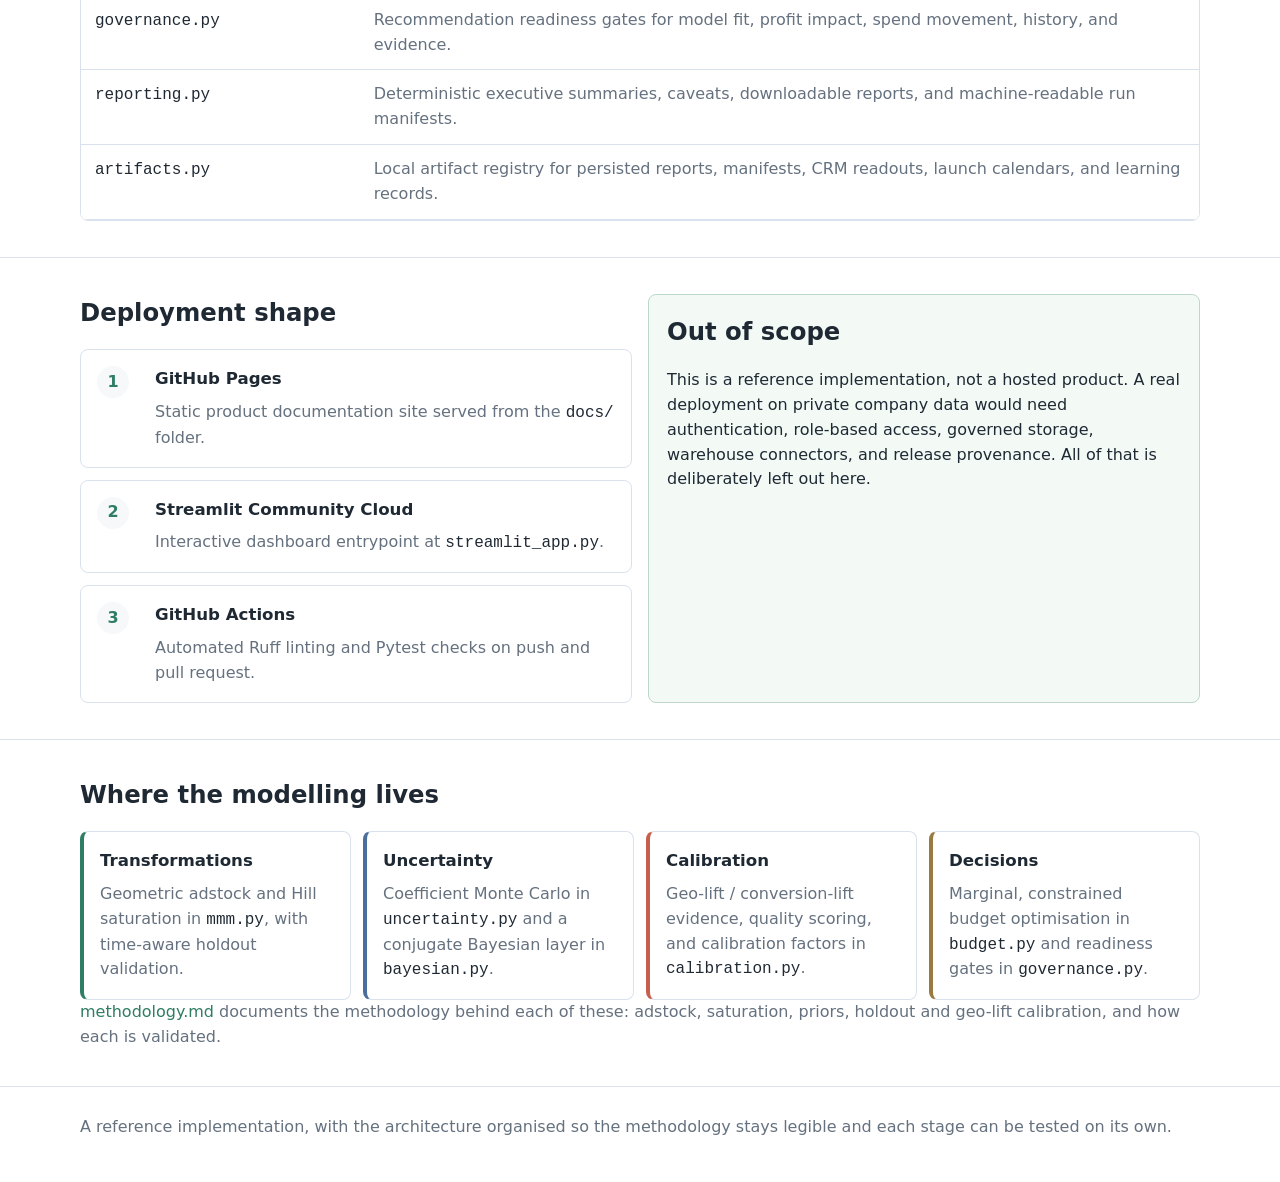
==== commit 532008ec: "docs: clarify archived Streamlit reference" ====
--- a/docs/architecture.html
+++ b/docs/architecture.html
@@ -56,9 +56,6 @@
           legible and the engine reusable.
         </p>
         <div class="actions">
-          <a class="button primary" href="https://marketing-effectiveness-lab.streamlit.app/">
-            Open Interactive App
-          </a>
           <a class="button" href="data-contract.html">View Data Contract</a>
           <a class="button" href="product-roadmap.html">View Roadmap</a>
         </div>
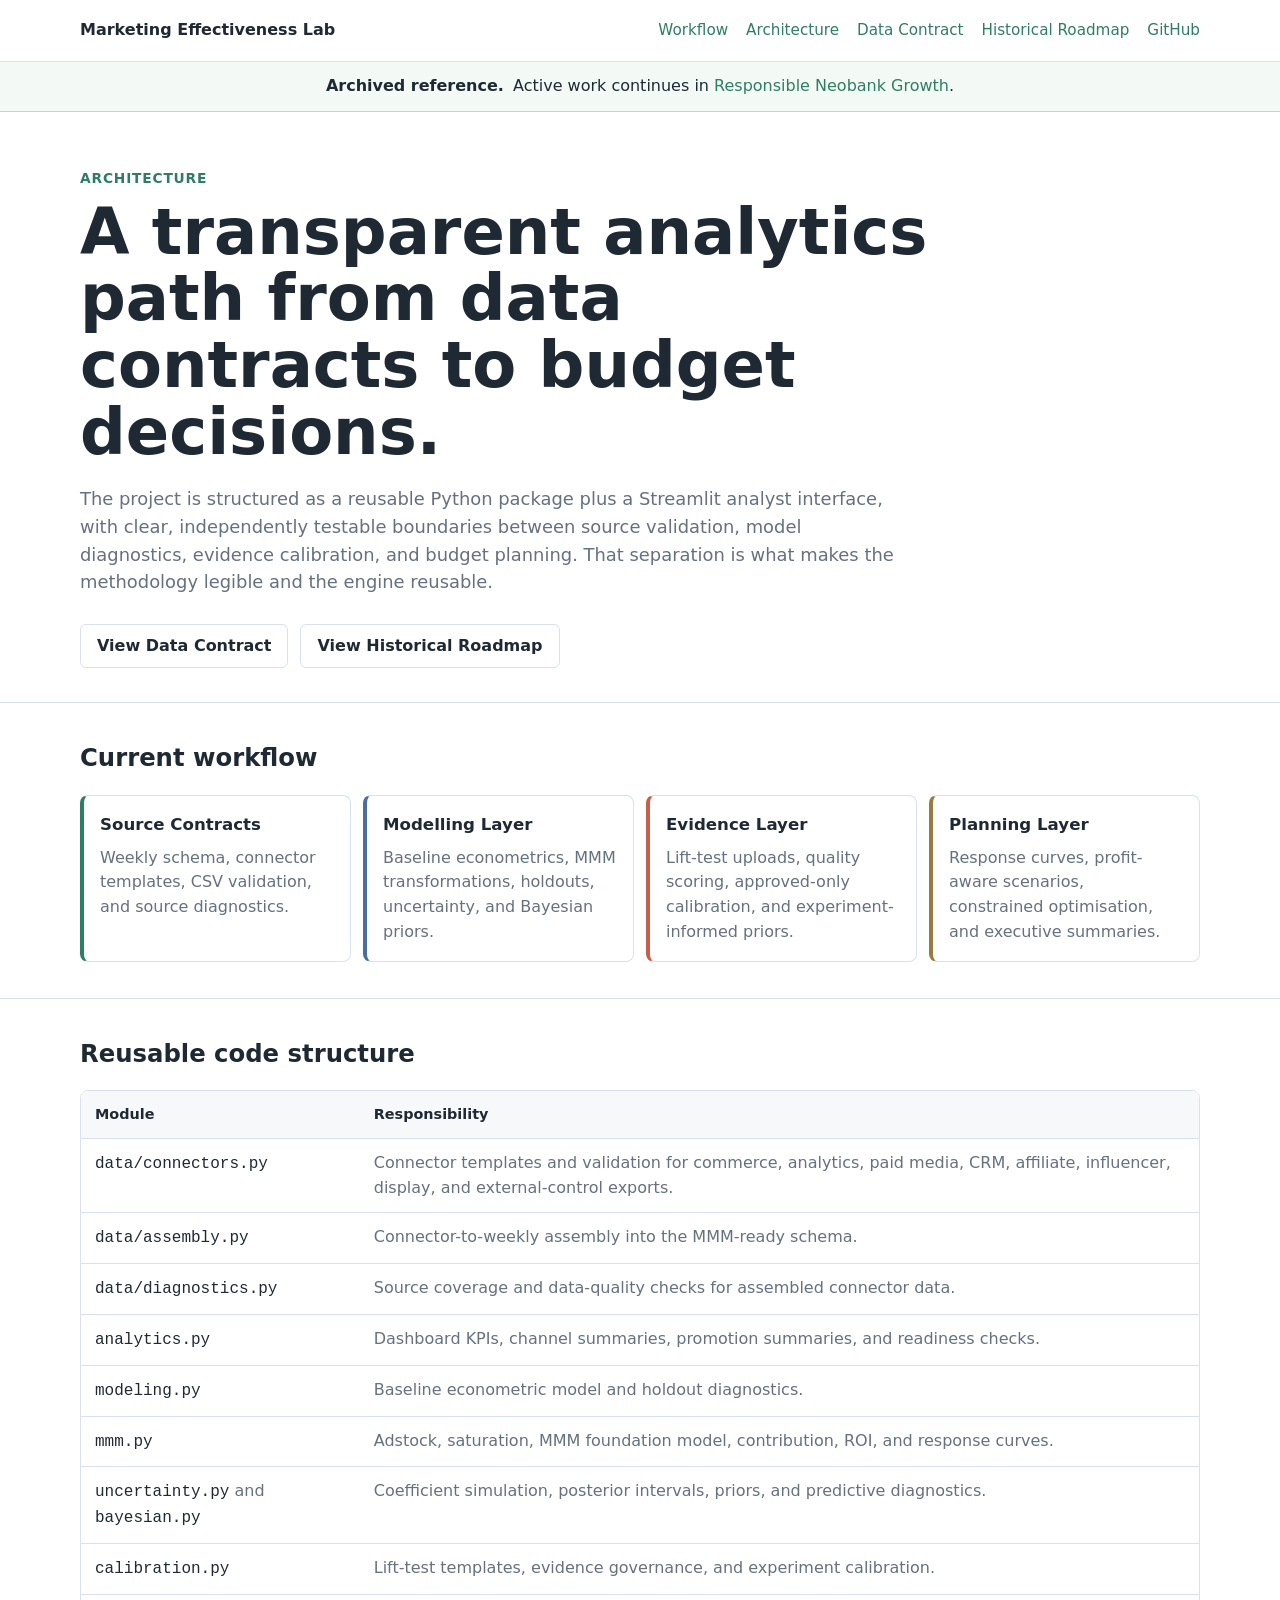
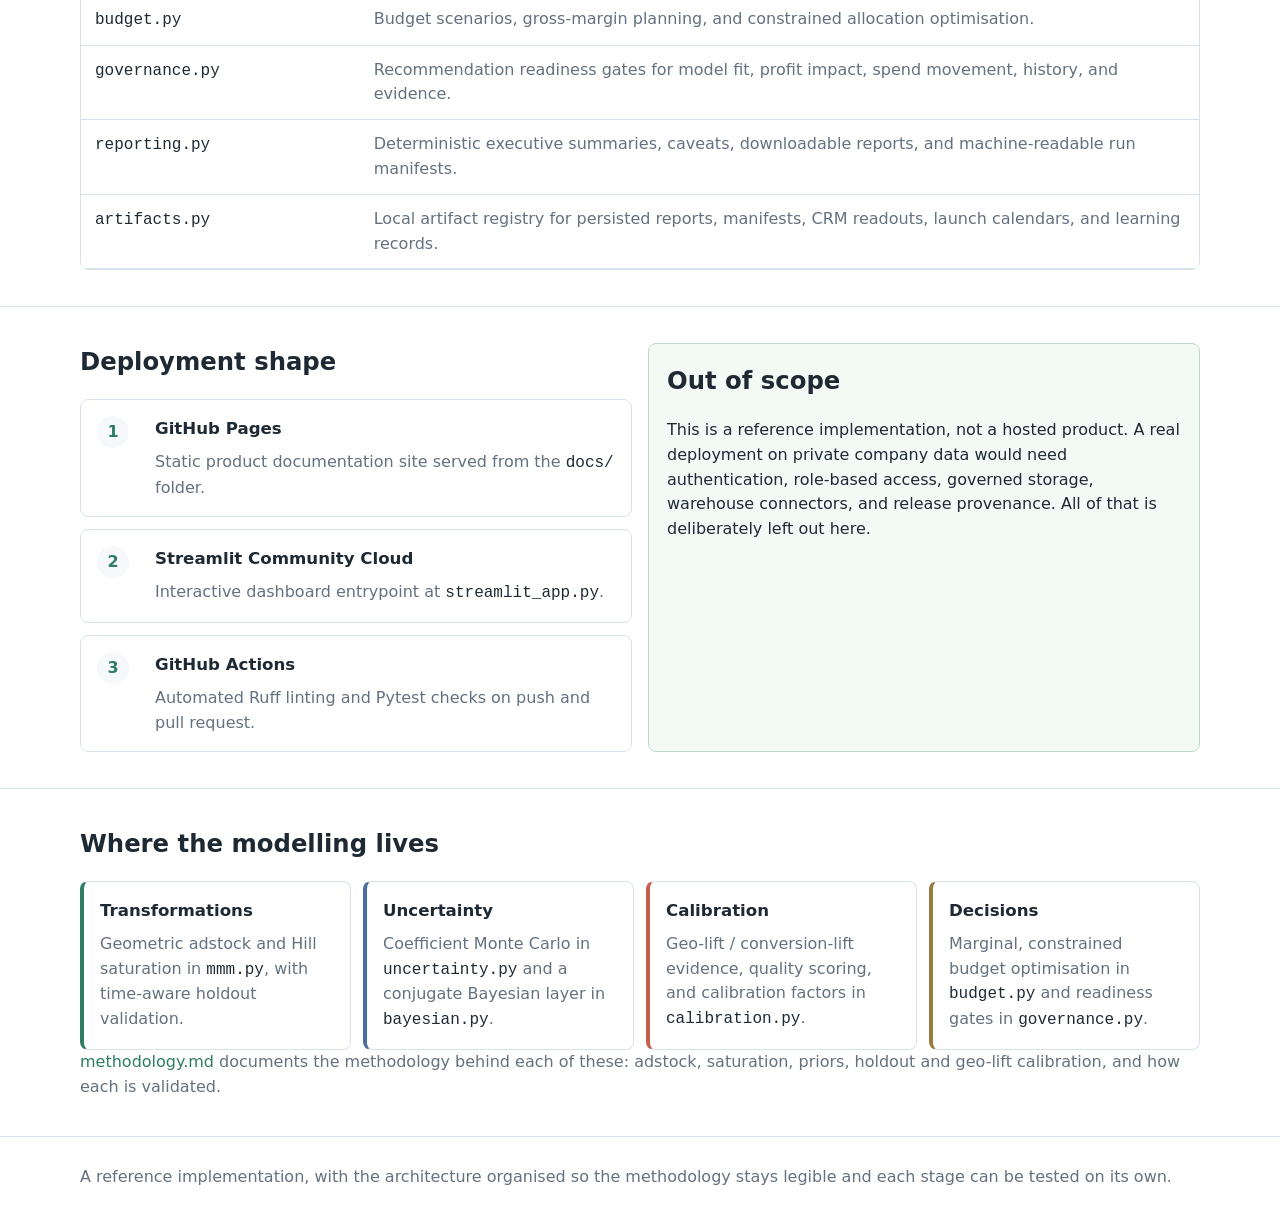
==== commit ea0d2cfa: "docs: mark Pages site as archived" ====
--- a/docs/architecture.html
+++ b/docs/architecture.html
@@ -39,11 +39,16 @@
           <a href="case-study.html">Workflow</a>
           <a href="architecture.html">Architecture</a>
           <a href="data-contract.html">Data Contract</a>
-          <a href="product-roadmap.html">Roadmap</a>
+          <a href="product-roadmap.html">Historical Roadmap</a>
           <a href="https://github.com/rosscyking1115/marketing-effectiveness-lab">GitHub</a>
         </div>
       </nav>
     </header>
+    <div class="archive-banner" role="status">
+      <strong>Archived reference.</strong>
+      Active work continues in
+      <a href="https://github.com/rosscyking1115/responsible-neobank-growth">Responsible Neobank Growth</a>.
+    </div>
 
     <main>
       <div class="shell page-hero">
@@ -57,7 +62,7 @@
         </p>
         <div class="actions">
           <a class="button" href="data-contract.html">View Data Contract</a>
-          <a class="button" href="product-roadmap.html">View Roadmap</a>
+          <a class="button" href="product-roadmap.html">View Historical Roadmap</a>
         </div>
       </div>
 
--- a/docs/assets/site-pages.css
+++ b/docs/assets/site-pages.css
@@ -48,6 +48,18 @@
   border-bottom: 1px solid var(--line);
 }
 
+.archive-banner {
+  padding: 12px 20px;
+  border-bottom: 1px solid #bdd8ca;
+  background: #f3faf6;
+  color: var(--ink);
+  text-align: center;
+}
+
+.archive-banner strong {
+  margin-right: 4px;
+}
+
 nav {
   display: flex;
   align-items: center;
